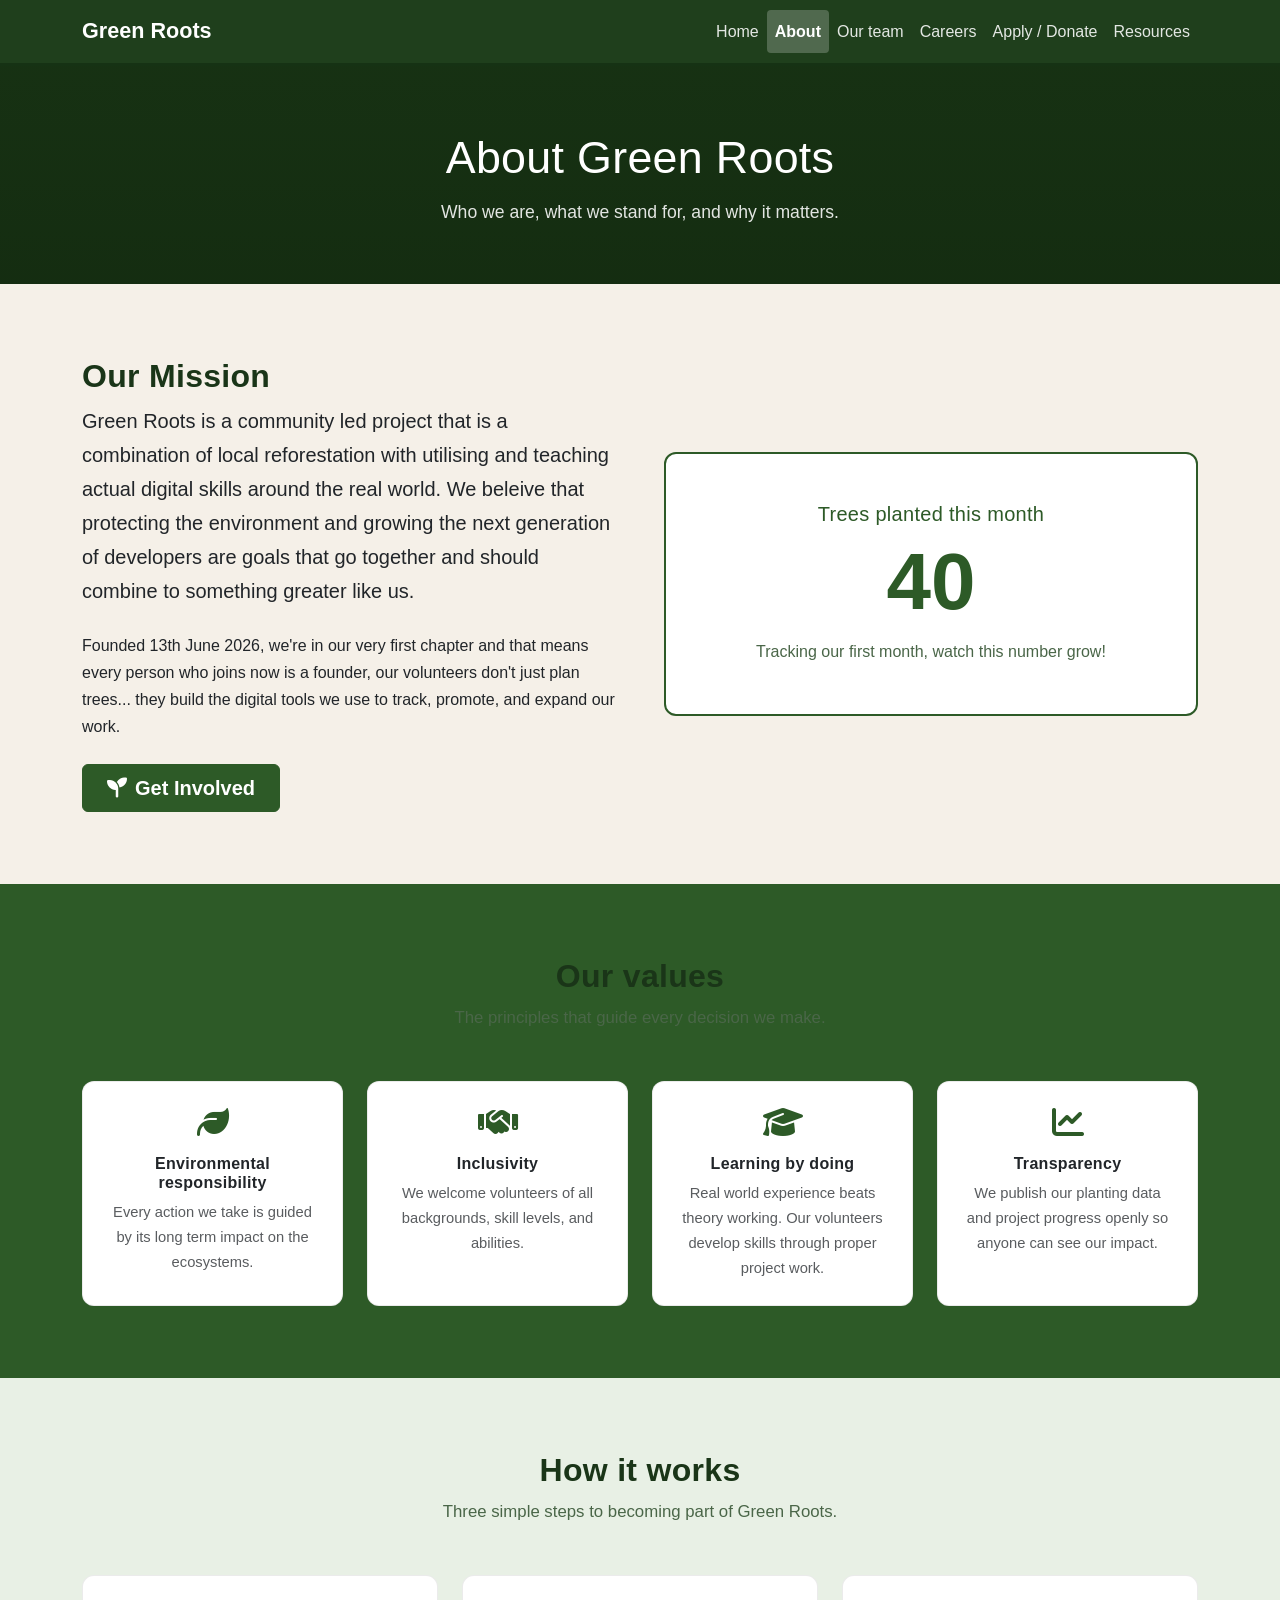
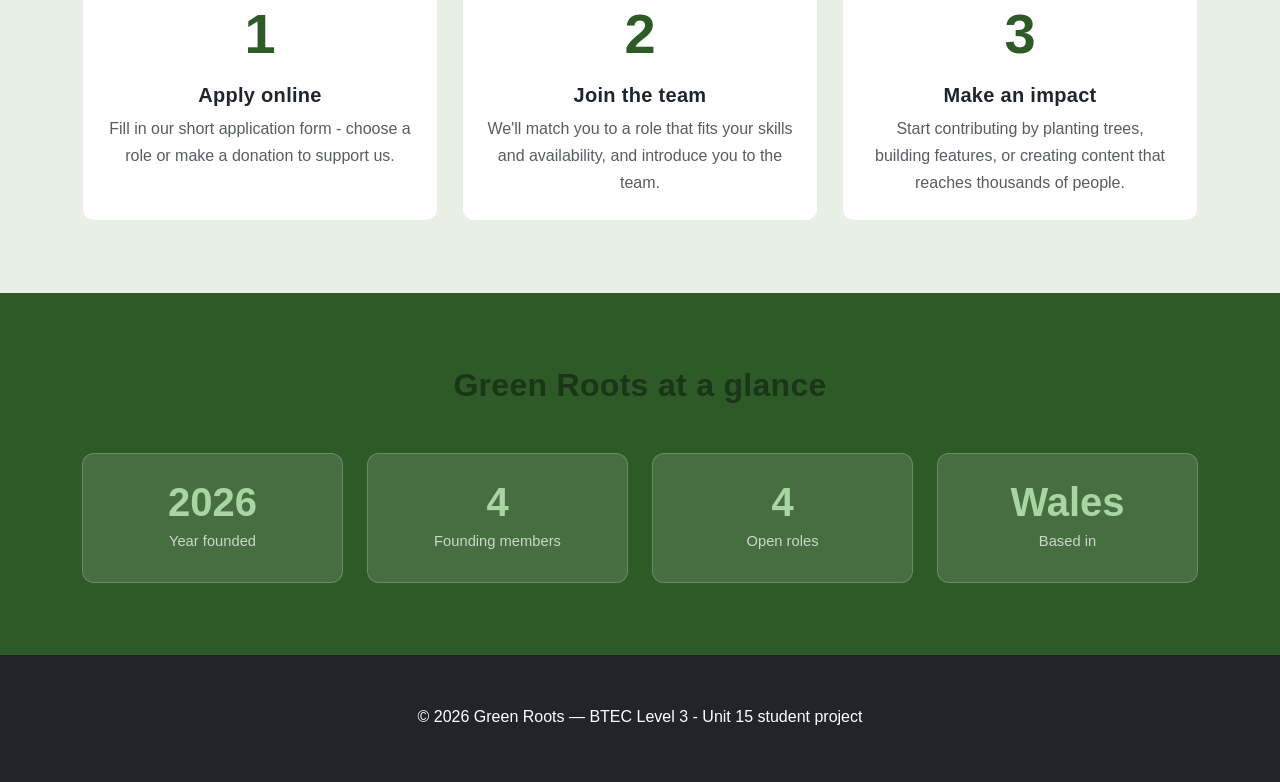
==== html/about.html @ f6265ef3 "Add files via upload" ====
<!DOCTYPE html>
<html lang="en">
<head>
    <meta charset="UTF-8">
    <meta name="viewport" content="width=device-width, initial-scale=1.0">
    <title>About Us | Green Roots</title>
    <meta name="description" content="Learn about Green Roots - our mission, values, and how we combine reforestation with digital training.">
    <link href="https://cdn.jsdelivr.net/npm/bootstrap@5.3.3/dist/css/bootstrap.min.css" rel="stylesheet">
    <link rel="stylesheet" href="https://cdnjs.cloudflare.com/ajax/libs/font-awesome/6.5.1/css/all.min.css">
    <link rel="stylesheet" href="../css/style.css">
    <link rel="icon" type="image/png" href="../images/logo.webp">
</head>
<body>
    <a class="skip-link" href="#main-content">Skip to main content</a>
    <nav class="navbar navbar-expand-lg sticky-top" role="navigation" aria-label="Main navigation">
        <div class="container">
            <a class="navbar-brand" href="index.html" aria-label="Green Roots homepage">Green Roots</a>
            <button class="navbar-toggler" type="button" data-bs-toggle="collapse" data-bs-target="#mainNav"
                    aria-controls="mainNav" aria-expanded="false" aria-label="Toggle navigation">
                <span class="navbar-toggler-icon"></span>
            </button>
            <div class="collapse navbar-collapse" id="mainNav">
                <ul class="navbar-nav ms-auto" role="list">
                    <li class="nav-item"><a class="nav-link" href="../index.html">Home</a></li>
                    <li class="nav-item"><a class="nav-link active" aria-current="page" href="about.html">About</a></li>
                    <li class="nav-item"><a class="nav-link" href="team.html">Our team</a></li>
                    <li class="nav-item"><a class="nav-link" href="careers.html">Careers</a></li>
                    <li class="nav-item"><a class="nav-link" href="apply.html">Apply / Donate</a></li>
                    <li class="nav-item"><a class="nav-link" href="resources.html">Resources</a></li>
                </ul>
            </div>
        </div>
    </nav>
    <div class="page-hero" role="banner">
        <div class="container">
            <h1>About Green Roots</h1>
            <p>Who we are, what we stand for, and why it matters.</p>
        </div>
    </div>
    <main id="main-content">
        <section class="section-cream" aria-labelledby="mission-heading">
            <div class="container">
                <div class="row align-items-center g-5">
                    <div class="col-lg-6">
                        <h2 id="mission-heading" class="section-title">Our Mission</h2>
                        <p class="lead mb-4">
                            Green Roots is a community led project that is a combination of local reforestation with utilising and teaching 
                            actual digital skills around the real world. We beleive that protecting the environment and growing the next 
                            generation of developers are goals that go together and should combine to something greater like us.
                        </p>
                        <p class="mb-4">
                            Founded 13th June 2026, we're in our very first chapter and that means every person
                            who joins now is a founder, our volunteers don't just plan trees... they build
                            the digital tools we use to track, promote, and expand our work.
                        </p>
                        <a href="apply.html" class="btn btn-success btn-lg px-4">
                            <i class="fas fa-seedling me-2" aria-hidden="true"></i>Get Involved
                        </a>
                    </div>
                    <div class="col-lg-6">
                        <div class="impact-box text-center p-5">
                            <h3 class="h5 mb-1" style="color:#2D5A27;">Trees planted this month</h3>
                            <div class="display-1 fw-bold my-2" id="treeCount" aria-label="40 trees planted this month">40</div>
                            <p class="mb-0">Tracking our first month, watch this number grow!</p>
                        </div>
                    </div>
                </div>
            </div>
        </section>
        <section class="section-alt" aria-labelledby="values-heading">
            <div class="container">
                <div class="text-center mb-5">
                    <h2 id="values-heading" class="section-title">Our values</h2>
                    <p class="section-subtitle">The principles that guide every decision we make.</p>
                </div>
                <div class="row g-4">
                    <div class="col-md-6 col-lg-3">
                        <div class="card h-100 p-4 text-center">
                            <i class="fas fa-leaf fa-2x text-success mb-3" aria-hidden="true"></i>
                            <h3 class="h6 fw-bold">Environmental responsibility</h3>
                            <p class="text-muted mb-0" style="font-size:0.92rem;">Every action we take is guided by its long term impact on the ecosystems.</p>
                        </div>
                    </div>
                    <div class="col-md-6 col-lg-3">
                        <div class="card h-100 p-4 text-center">
                            <i class="fas fa-handshake fa-2x text-success mb-3" aria-hidden="true"></i>
                            <h3 class="h6 fw-bold">Inclusivity</h3>
                            <p class="text-muted mb-0" style="font-size:0.92rem;">We welcome volunteers of all backgrounds, skill levels, and abilities.</p>
                        </div>
                    </div>
                    <div class="col-md-6 col-lg-3">
                        <div class="card h-100 p-4 text-center">
                            <i class="fas fa-graduation-cap fa-2x text-success mb-3" aria-hidden="true"></i>
                            <h3 class="h6 fw-bold">Learning by doing</h3>
                            <p class="text-muted mb-0" style="font-size:0.92rem;">Real world experience beats theory working. Our volunteers develop skills through proper project work.</p>
                        </div>
                    </div>
                    <div class="col-md-6 col-lg-3">
                        <div class="card h-100 p-4 text-center">
                            <i class="fas fa-chart-line fa-2x text-success mb-3" aria-hidden="true"></i>
                            <h3 class="h6 fw-bold">Transparency</h3>
                            <p class="text-muted mb-0" style="font-size:0.92rem;">We publish our planting data and project progress openly so anyone can see our impact.</p>
                        </div>
                    </div>
                </div>
            </div>
        </section>
        <section class="section-sage" aria-labelledby="how-heading">
            <div class="container">
                <div class="text-center mb-5">
                    <h2 id="how-heading" class="section-title">How it works</h2>
                    <p class="section-subtitle">Three simple steps to becoming part of Green Roots.</p>
                </div>
                <div class="row g-4 justify-content-center">
                    <div class="col-md-4 text-center">
                        <div class="card p-4 h-100">
                            <div class="display-4 fw-bold text-success mb-3" aria-hidden="true">1</div>
                            <h3 class="h5 fw-bold">Apply online</h3>
                            <p class="text-muted mb-0">Fill in our short application form - choose a role or make a donation to support us.</p>
                        </div>
                    </div>
                    <div class="col-md-4 text-center">
                        <div class="card p-4 h-100">
                            <div class="display-4 fw-bold text-success mb-3" aria-hidden="true">2</div>
                            <h3 class="h5 fw-bold">Join the team</h3>
                            <p class="text-muted mb-0">We'll match you to a role that fits your skills and availability, and introduce you to the team.</p>
                        </div>
                    </div>
                    <div class="col-md-4 text-center">
                        <div class="card p-4 h-100">
                            <div class="display-4 fw-bold text-success mb-3" aria-hidden="true">3</div>
                            <h3 class="h5 fw-bold">Make an impact</h3>
                            <p class="text-muted mb-0">Start contributing by planting trees, building features, or creating content that reaches thousands of people.</p>
                        </div>
                    </div>
                </div>
            </div>
        </section>
        <section class="section-alt" aria-labelledby="stats-heading">
            <div class="container">
                <div class="text-center mb-5">
                    <h2 id="stats-heading" class="section-title">Green Roots at a glance</h2>
                </div>
                <div class="row g-4 justify-content-center">
                    <div class="col-6 col-md-3">
                        <div class="stat-card">
                            <div class="stat-number">2026</div>
                            <div class="stat-label">Year founded</div>
                        </div>
                    </div>
                    <div class="col-6 col-md-3">
                        <div class="stat-card">
                            <div class="stat-number">4</div>
                            <div class="stat-label">Founding members</div>
                        </div>
                    </div>
                    <div class="col-6 col-md-3">
                        <div class="stat-card">
                            <div class="stat-number">4</div>
                            <div class="stat-label">Open roles</div>
                        </div>
                    </div>
                    <div class="col-6 col-md-3">
                        <div class="stat-card">
                            <div class="stat-number">Wales</div>
                            <div class="stat-label">Based in</div>
                        </div>
                    </div>
                </div>
            </div>
        </section>
    </main>
    <footer class="bg-dark text-white py-5 text-center">
        <div class="container">
            <p class="mb-1">&copy; 2026 Green Roots &mdash; BTEC Level 3 - Unit 15 student project</p>
        </div>
    </footer>
    <script src="https://cdn.jsdelivr.net/npm/bootstrap@5.3.3/dist/js/bootstrap.bundle.min.js"></script>
    <script src="../javascript/script.js"></script>
</body>
</html>
---- css/style.css ----
.skip-link {
    position: absolute;
    top: -100px;
    left: 1rem;
    background: #2D5A27;
    color: #fff;
    padding: 0.5rem 1.25rem;
    border-radius: 0 0 6px 6px;
    font-weight: 600;
    z-index: 9999;
    transition: top 0.2s;
    text-decoration: none;
}
.skip-link:focus { top: 0; color: #fff; }

*, *::before, *::after { box-sizing: border-box; }

body {
    font-family: 'Segoe UI', Roboto, Helvetica, Arial, sans-serif;
    font-size: 1rem;
    line-height: 1.7;
    color: #212529;
    background-color: #2D5A27;
    min-height: 100vh;
    display: flex;
    flex-direction: column;
}

img { max-width: 100%; height: auto; display: block; }

:focus-visible {
    outline: 3px solid #f5c842;
    outline-offset: 3px;
    border-radius: 3px;
}

h1, h2, h3, h4, h5, h6 {
    line-height: 1.25;
    letter-spacing: 0.3px;
}

.navbar {
    background-color: #1f3f1c !important;
    border-bottom: 3px solid #163214;
}
.navbar-brand {
    font-size: 1.35rem;
    font-weight: 700;
    color: #fff !important;
}
.nav-link {
    color: rgba(255,255,255,0.88) !important;
    font-weight: 500;
    padding: 0.5rem 0.75rem;
    border-radius: 4px;
    transition: background 0.2s, color 0.2s;
}
.nav-link:hover,
.nav-link:focus {
    color: #fff !important;
    background-color: rgba(255,255,255,0.15);
}
.nav-link.active {
    color: #fff !important;
    background-color: rgba(255,255,255,0.22);
    font-weight: 700;
}
@media (max-width: 991.98px) {
    .navbar-collapse {
        background-color: #1a3518;
        padding: 1rem;
        border-radius: 0.5rem;
        margin-top: 0.5rem;
    }
}

.hero {
    background: linear-gradient(rgba(15,35,12,0.68), rgba(15,35,12,0.76)),
                url('../images/hero.webp') center/cover no-repeat;
    min-height: 82vh;
    color: #fff;
    display: flex;
    align-items: center;
}
.hero h1 { color: #fff; text-shadow: 0 2px 8px rgba(0,0,0,0.4); }
.hero p  { color: rgba(255,255,255,0.92); }

.page-hero {
    background: linear-gradient(rgba(15,35,12,0.74), rgba(15,35,12,0.82)),
                url('../images/hero.webp') center/cover no-repeat;
    padding: 4rem 0 3.5rem;
    color: #fff;
    text-align: center;
}
.page-hero h1 { color: #fff; font-size: clamp(1.8rem, 4vw, 2.8rem); margin: 0; }
.page-hero p  { color: rgba(255,255,255,0.88); margin: 0.75rem 0 0; font-size: 1.1rem; }

section { padding: 4.5rem 0; }

.section-cream {
    background-color: #f5f0e8;
    color: #212529;
}

.section-sage {
    background-color: #e8f0e5;
    color: #212529;
}

.section-forest {
    background-color: #1f3f1c;
    color: #f0f5ef;
}
.section-forest .section-title { color: #fff; }
.section-forest .section-subtitle { color: rgba(255,255,255,0.75); }
.section-forest .stat-card { background: rgba(255,255,255,0.08); border-color: rgba(255,255,255,0.15); }
.section-forest .stat-card .stat-number { color: #a8d5a2; }
.section-forest .stat-card .stat-label  { color: rgba(255,255,255,0.7); }

.section-earth {
    background-color: #3a2e1e;
    color: #f0ece4;
}
.section-earth .section-title { color: #f0ece4; }
.section-earth .section-subtitle { color: rgba(240,236,228,0.75); }

.section-title {
    font-size: clamp(1.5rem, 3vw, 2rem);
    font-weight: 700;
    color: #1a3518;
    margin-bottom: 0.5rem;
}
.section-subtitle {
    color: #4a6648;
    font-size: 1.05rem;
    margin-bottom: 2.5rem;
}

.card {
    background-color: #fff;
    color: #212529;
    border: 1px solid rgba(0,0,0,0.08);
    border-radius: 12px;
    transition: transform 0.25s ease, box-shadow 0.25s ease;
}
.card:hover {
    transform: translateY(-5px);
    box-shadow: 0 12px 28px rgba(0,0,0,0.14) !important;
}
.card-img-top {
    border-radius: 12px 12px 0 0;
    height: 220px;
    object-fit: cover;
    object-position: top;
}
.card .card-body h5,
.card .card-body h3,
.card .card-body p { color: #212529; }
.card .text-success { color: #2D5A27 !important; }
.role-badge {
    display: inline-block;
    background: #d6e8d4;
    color: #1f3f1c;
    font-size: 0.78rem;
    font-weight: 700;
    text-transform: uppercase;
    letter-spacing: 0.06em;
    padding: 0.25rem 0.65rem;
    border-radius: 50px;
    margin-bottom: 0.5rem;
}
.impact-box {
    border: 2px solid #2D5A27;
    background-color: #fff;
    color: #212529;
    border-radius: 12px;
}
.impact-box h4 { color: #2D5A27; }
.impact-box .display-1 { color: #2D5A27; font-weight: 800; }
.impact-box p  { color: #4a6648; }
.stat-card {
    background: rgba(255,255,255,0.12);
    border: 1px solid rgba(255,255,255,0.2);
    border-radius: 12px;
    padding: 1.75rem 1.5rem;
    text-align: center;
}
.stat-card .stat-number {
    font-size: 2.5rem;
    font-weight: 800;
    color: #a8d5a2;
    line-height: 1;
}
.stat-card .stat-label {
    color: rgba(255,255,255,0.72);
    font-size: 0.92rem;
    margin-top: 0.4rem;
}
.btn-success {
    background-color: #2D5A27;
    border-color: #2D5A27;
    color: #fff;
    font-weight: 600;
}
.btn-success:hover, .btn-success:focus {
    background-color: #1f3f1c;
    border-color: #1f3f1c;
    color: #fff;
}
.btn-outline-success {
    color: #2D5A27;
    border-color: #2D5A27;
    font-weight: 600;
}
.btn-outline-success:hover, .btn-outline-success:focus {
    background-color: #2D5A27;
    color: #fff;
}
.btn-outline-light:hover, .btn-outline-light:focus {
    background-color: rgba(255,255,255,0.15);
    color: #fff;
}
.btn { border-radius: 6px; transition: all 0.2s ease; }
.resource-category-title {
    font-size: 1.2rem;
    font-weight: 700;
    color: #1a3518;
    border-left: 4px solid #2D5A27;
    padding-left: 0.75rem;
    margin-bottom: 1.5rem;
}
.career-type {
    font-size: 0.75rem;
    font-weight: 700;
    text-transform: uppercase;
    letter-spacing: 0.07em;
    padding: 0.2rem 0.65rem;
    border-radius: 50px;
}
.career-type.voluntary  { background: #d4edda; color: #155724; }
.career-type.part-time  { background: #d1ecf1; color: #0c5460; }
.career-type.paid       { background: #fff3cd; color: #856404; }
.values-list { list-style: none; padding: 0; margin: 0; }
.values-list li {
    padding: 0.6rem 0;
    border-bottom: 1px solid rgba(0,0,0,0.07);
    display: flex;
    align-items: flex-start;
    gap: 0.75rem;
    color: #333;
    font-size: 1rem;
}
.values-list li:last-child { border-bottom: none; }
.values-list .icon { color: #2D5A27; font-size: 1.1rem; flex-shrink: 0; margin-top: 2px; }
.form-label { font-weight: 600; color: #1a3518; margin-bottom: 0.3rem; }
.form-control:focus, .form-select:focus {
    border-color: #2D5A27;
    box-shadow: 0 0 0 0.2rem rgba(45,90,39,0.25);
}
#applicationForm.card { background-color: #fff; color: #212529; }

.required-star { color: #dc3545; margin-left: 3px; font-weight: 700; }
.form-control.is-valid, .form-select.is-valid {
    border-color: #198754; background-image: none;
    box-shadow: 0 0 0 0.2rem rgba(25,135,84,0.15);
}
.form-control.is-invalid, .form-select.is-invalid {
    border-color: #dc3545; background-image: none;
    box-shadow: 0 0 0 0.2rem rgba(220,53,69,0.15);
}
.field-error { display: none; font-size: 0.82rem; color: #dc3545; margin-top: 0.25rem; }
.field-error.visible { display: block; }
.form-help { font-size: 0.82rem; color: #6c757d; margin-top: 0.25rem; }

#submitBtn { transition: all 0.25s ease; }
#submitBtn:not(:disabled):hover { transform: translateY(-2px); box-shadow: 0 6px 18px rgba(45,90,39,0.35); }
#submitBtn:disabled { opacity: 0.75; cursor: not-allowed; }
.btn-spinner {
    display: none; width: 1rem; height: 1rem;
    border: 2px solid rgba(255,255,255,0.5); border-top-color: #fff;
    border-radius: 50%; animation: spin 0.65s linear infinite;
    margin-right: 0.5rem; vertical-align: middle;
}
@keyframes spin { to { transform: rotate(360deg); } }
.btn-spinner.active { display: inline-block; }
#fileDisplay { font-size: 0.82rem; color: #6c757d; margin-top: 0.3rem; }
#fileDisplay.has-file { color: #198754; font-weight: 500; }

.form-field-wrap {
    overflow: hidden;
    transition: max-height 0.35s ease, opacity 0.3s ease;
    max-height: 400px; opacity: 1;
}
.form-field-wrap.hidden { max-height: 0; opacity: 0; pointer-events: none; }
.success-overlay {
    position: fixed; top: 0; left: 0;
    width: 100%; height: 100%;
    background: rgba(0,0,0,0.72);
    backdrop-filter: blur(8px);
    display: flex; justify-content: center; align-items: center;
    z-index: 2000; animation: fadeIn 0.3s ease;
}
.success-overlay.d-none { display: none !important; }
@keyframes fadeIn { from { opacity: 0; } to { opacity: 1; } }
@keyframes scaleIn { from { opacity: 0; transform: scale(0.85); } to { opacity: 1; transform: scale(1); } }
.success-card {
    background: #fff; border-radius: 20px;
    max-width: 520px; width: 90%;
    animation: scaleIn 0.35s cubic-bezier(0.34,1.56,0.64,1);
}

#errorMsg { background-color: #f8d7da; border: 1px solid #f5c2c7; color: #842029; }

footer { color: #f8f9fa; margin-top: auto; background-color: #111 !important; }

@media (max-width: 767.98px) {
    .hero { min-height: 55vh; }
    section { padding: 3rem 0; }
    .btn-lg { width: 100%; margin-bottom: 0.75rem; }
    .btn-lg:last-child { margin-bottom: 0; }
    .card-img-top { height: 180px; }
}
@media (max-width: 575.98px) {
    .hero { min-height: 45vh; }
}
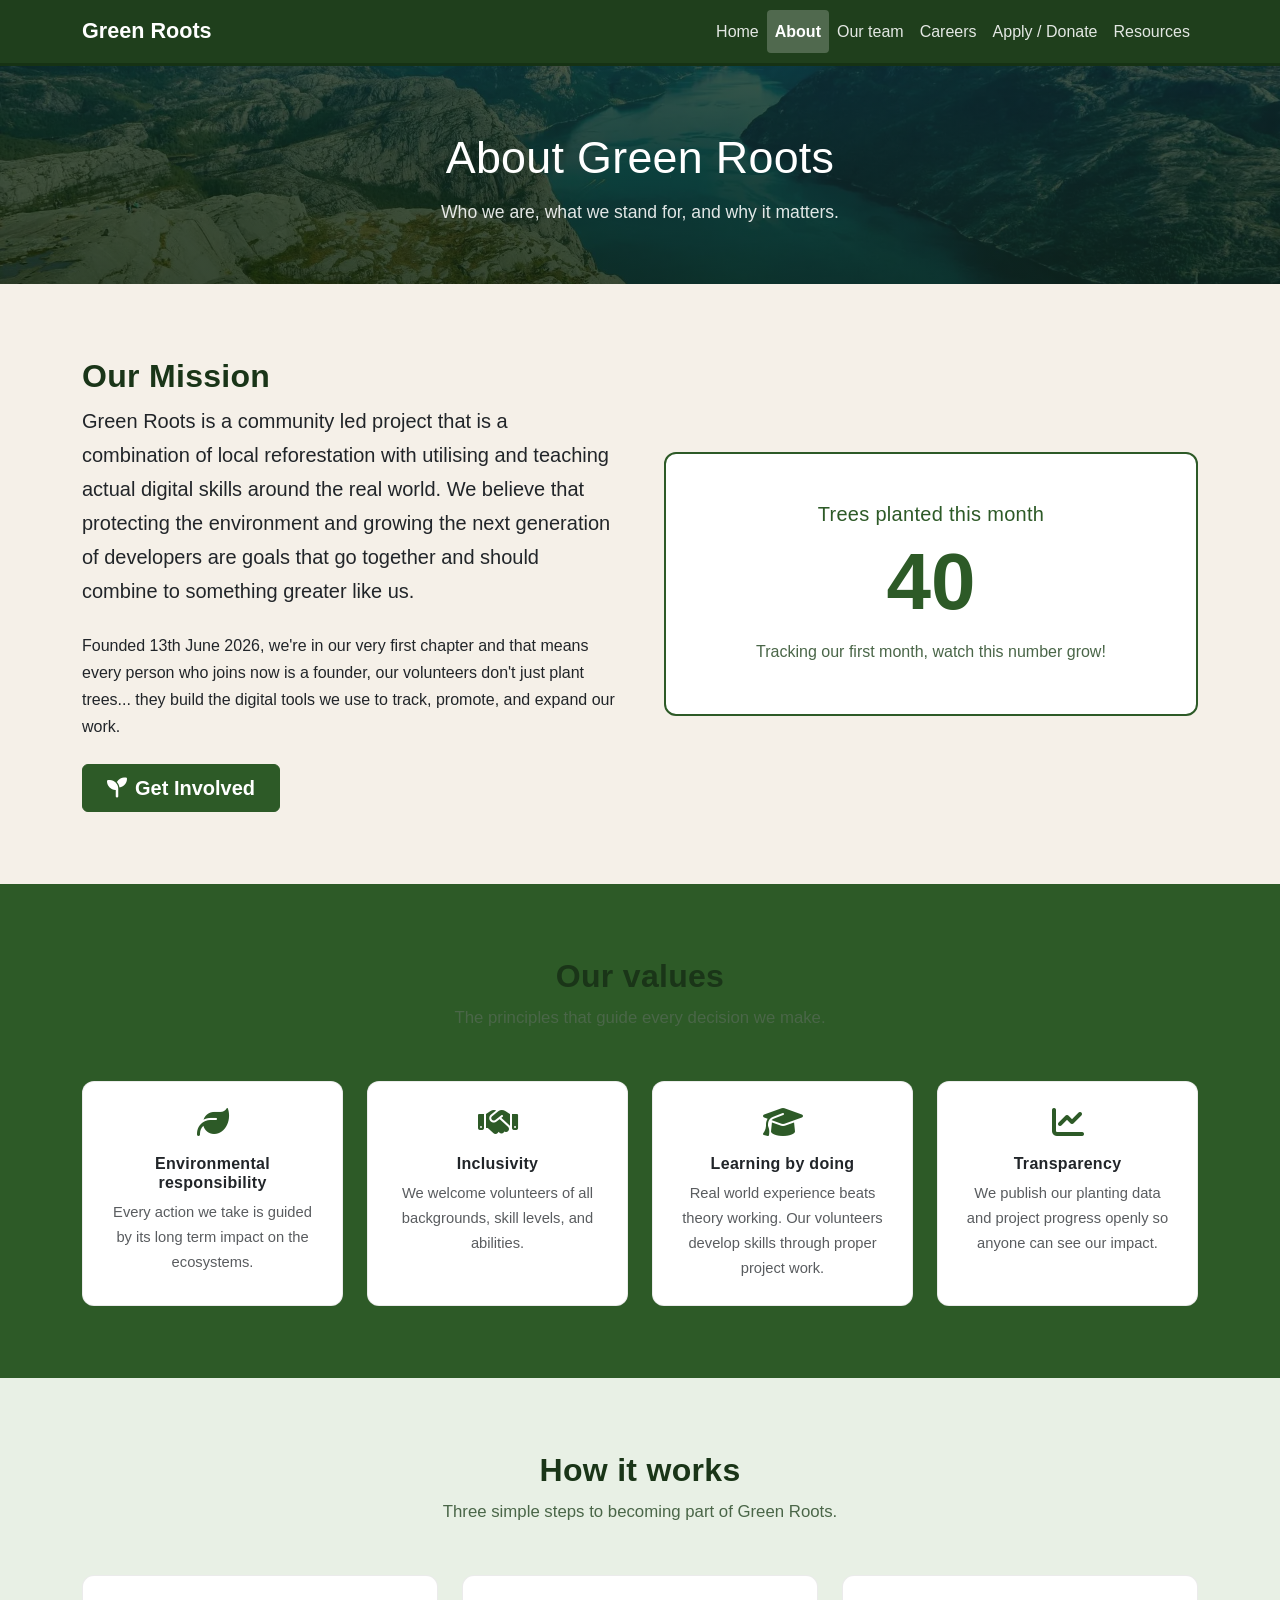
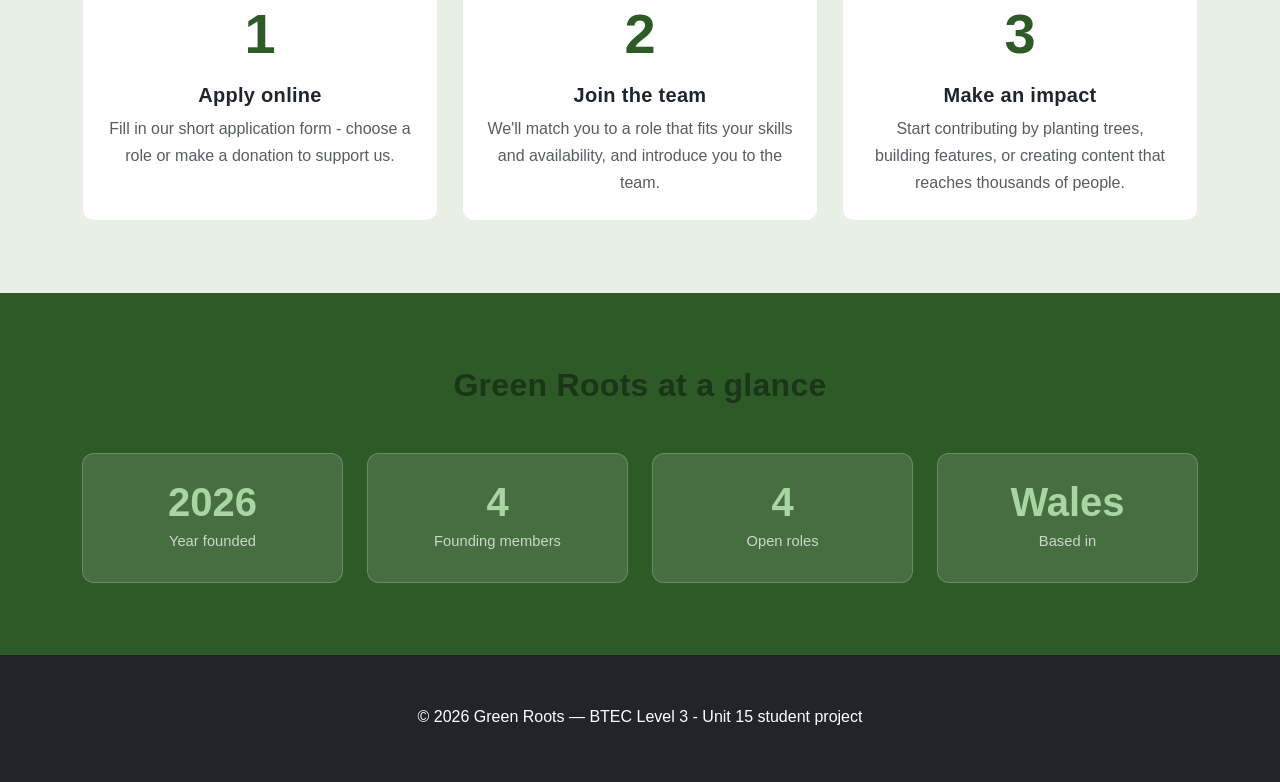
==== commit fed46a7e: "Fix navbar brand links, typos, extend stat counters, remove dead variable, fix unclosed div" ====
--- a/html/about.html
+++ b/html/about.html
@@ -14,7 +14,7 @@
     <a class="skip-link" href="#main-content">Skip to main content</a>
     <nav class="navbar navbar-expand-lg sticky-top" role="navigation" aria-label="Main navigation">
         <div class="container">
-            <a class="navbar-brand" href="index.html" aria-label="Green Roots homepage">Green Roots</a>
+            <a class="navbar-brand" href="../index.html" aria-label="Green Roots homepage">Green Roots</a>
             <button class="navbar-toggler" type="button" data-bs-toggle="collapse" data-bs-target="#mainNav"
                     aria-controls="mainNav" aria-expanded="false" aria-label="Toggle navigation">
                 <span class="navbar-toggler-icon"></span>
@@ -44,13 +44,13 @@
                     <div class="col-lg-6">
                         <h2 id="mission-heading" class="section-title">Our Mission</h2>
                         <p class="lead mb-4">
-                            Green Roots is a community led project that is a combination of local reforestation with utilising and teaching 
-                            actual digital skills around the real world. We beleive that protecting the environment and growing the next 
+                            Green Roots is a community led project that is a combination of local reforestation with utilising and teaching
+                            actual digital skills around the real world. We believe that protecting the environment and growing the next
                             generation of developers are goals that go together and should combine to something greater like us.
                         </p>
                         <p class="mb-4">
                             Founded 13th June 2026, we're in our very first chapter and that means every person
-                            who joins now is a founder, our volunteers don't just plan trees... they build
+                            who joins now is a founder, our volunteers don't just plant trees... they build
                             the digital tools we use to track, promote, and expand our work.
                         </p>
                         <a href="apply.html" class="btn btn-success btn-lg px-4">
